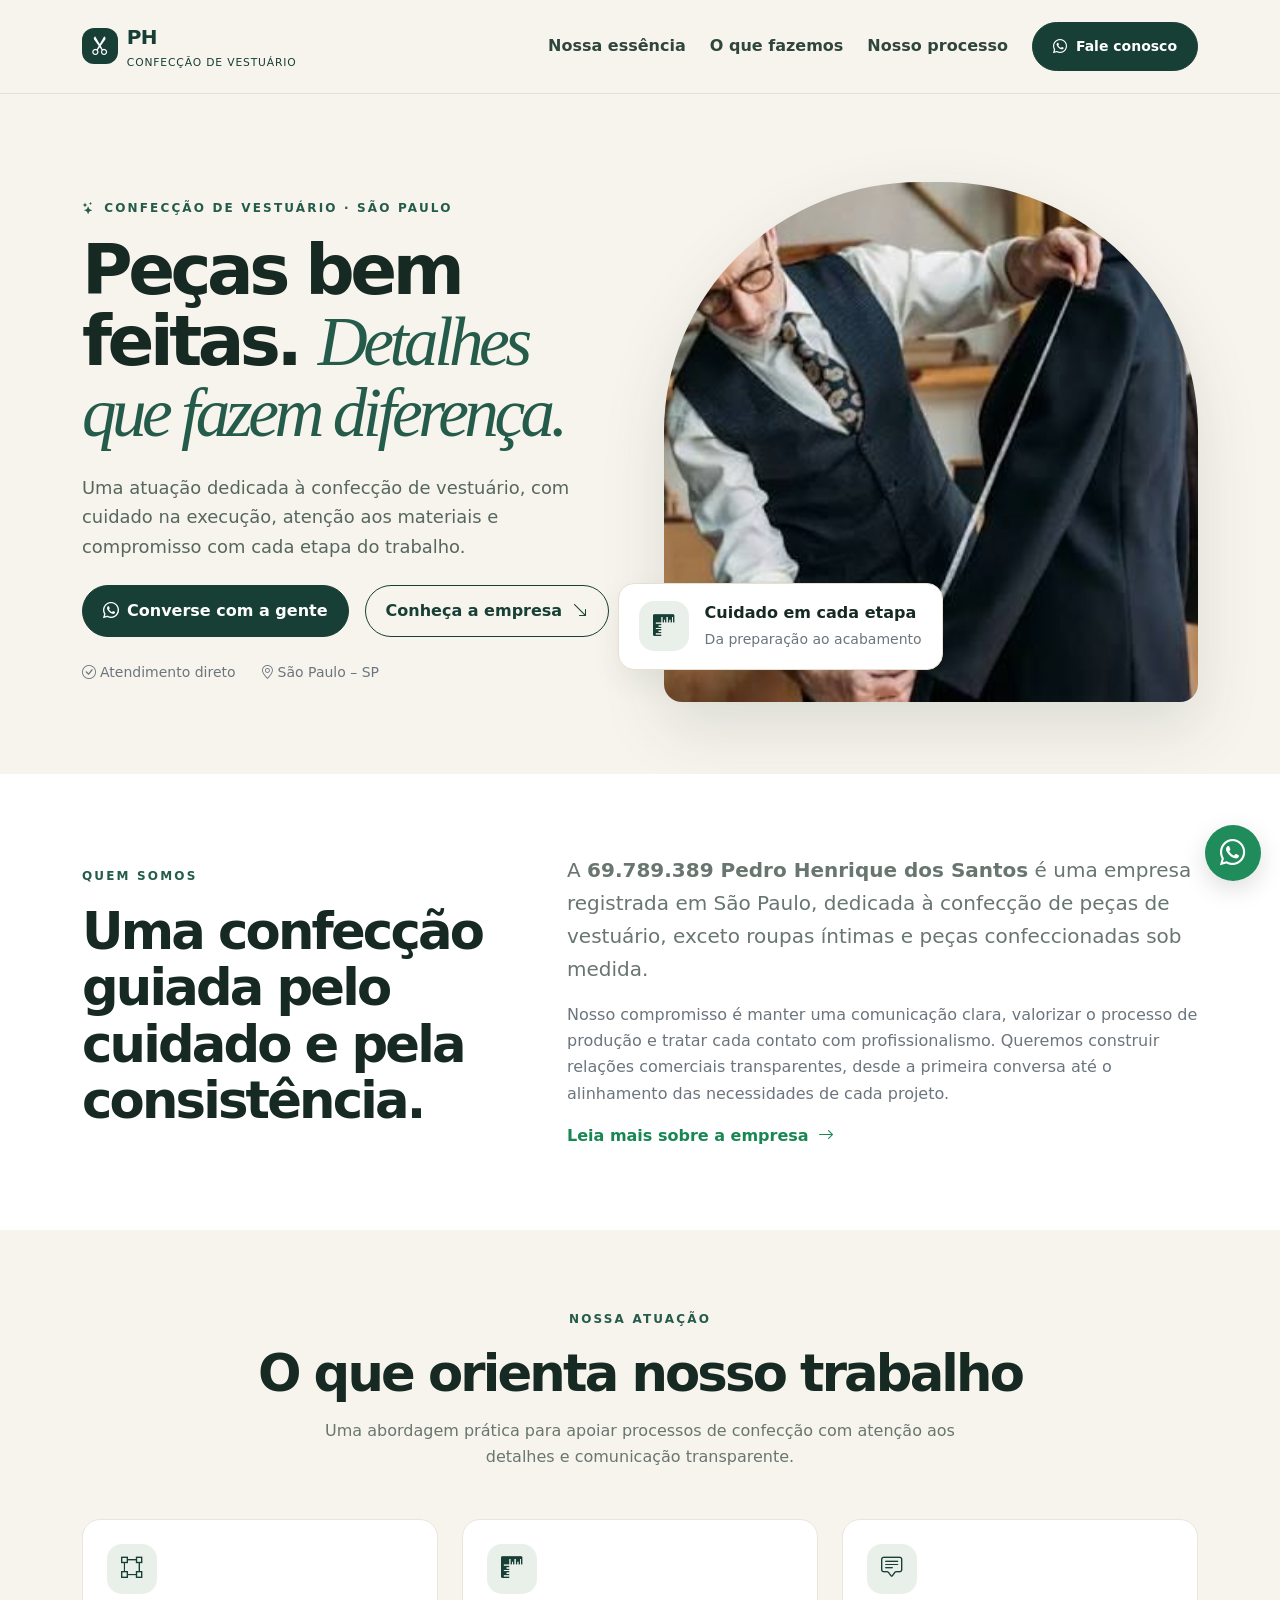
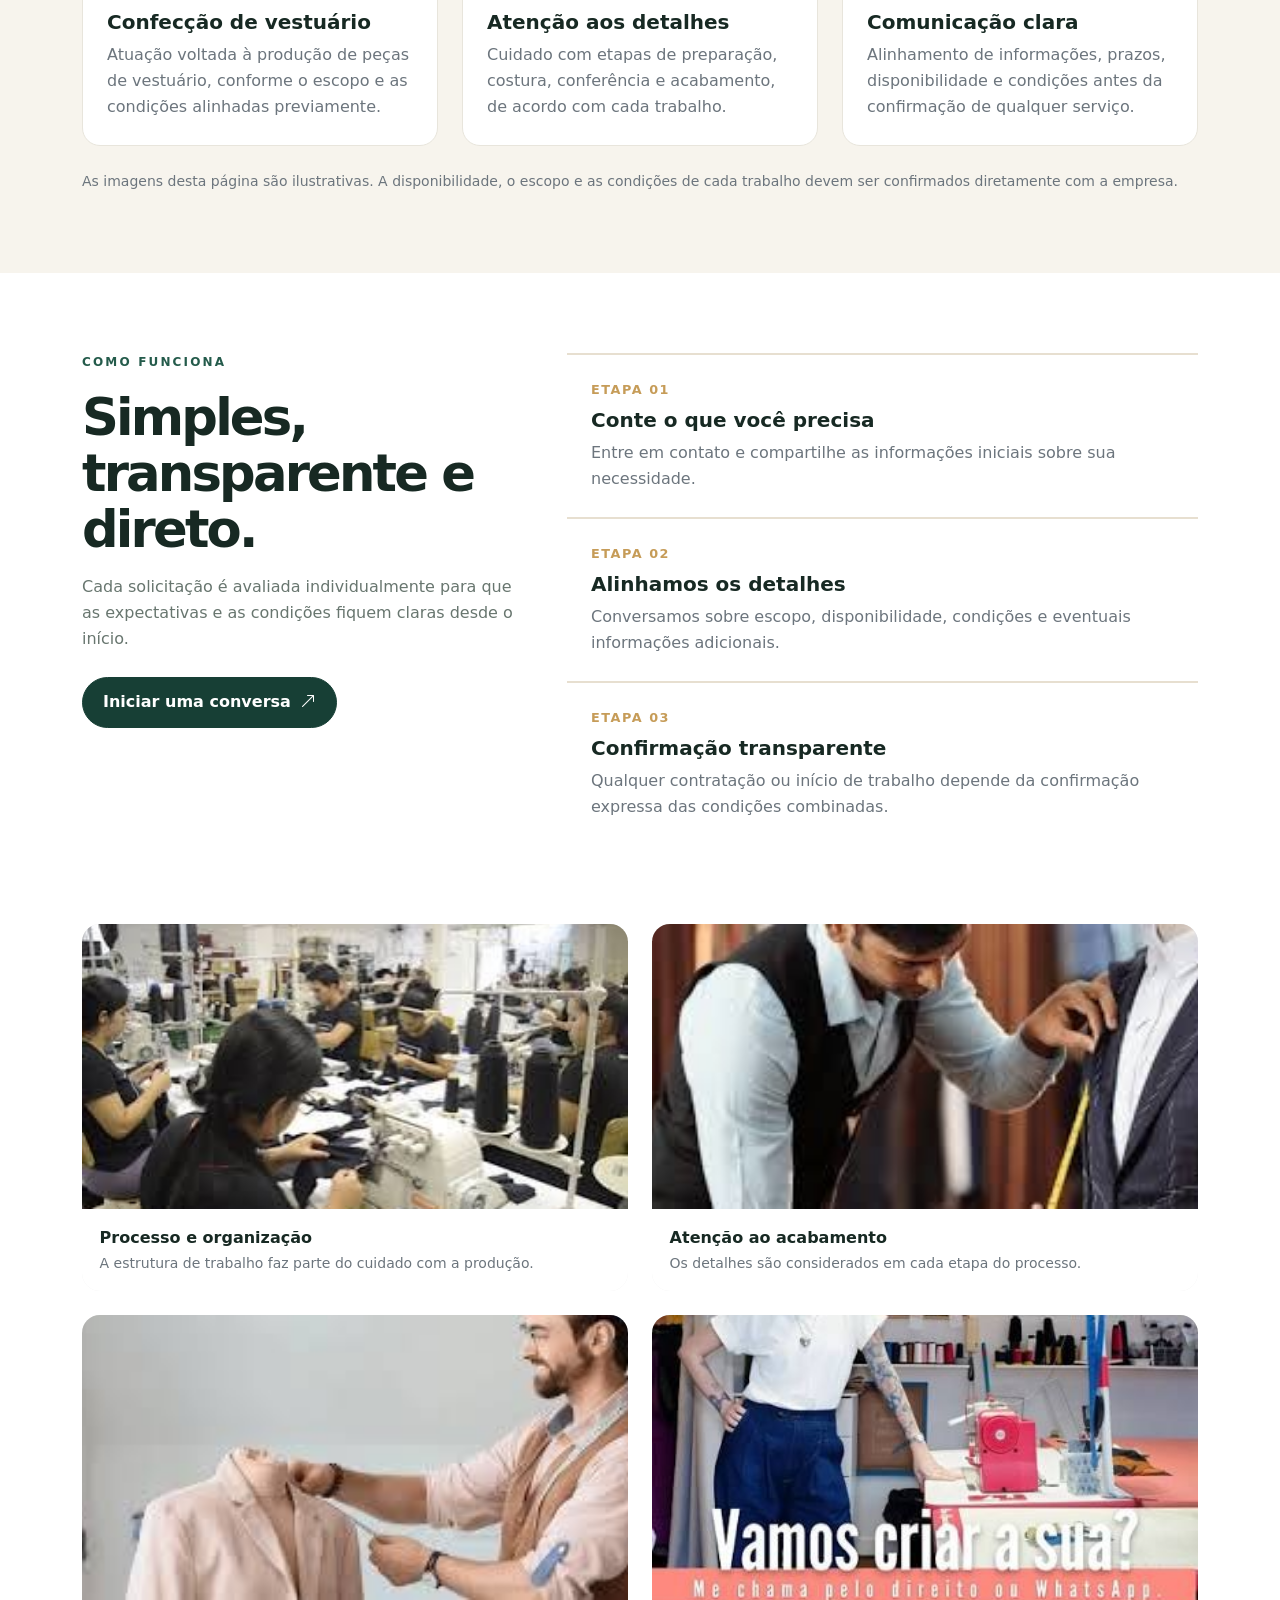
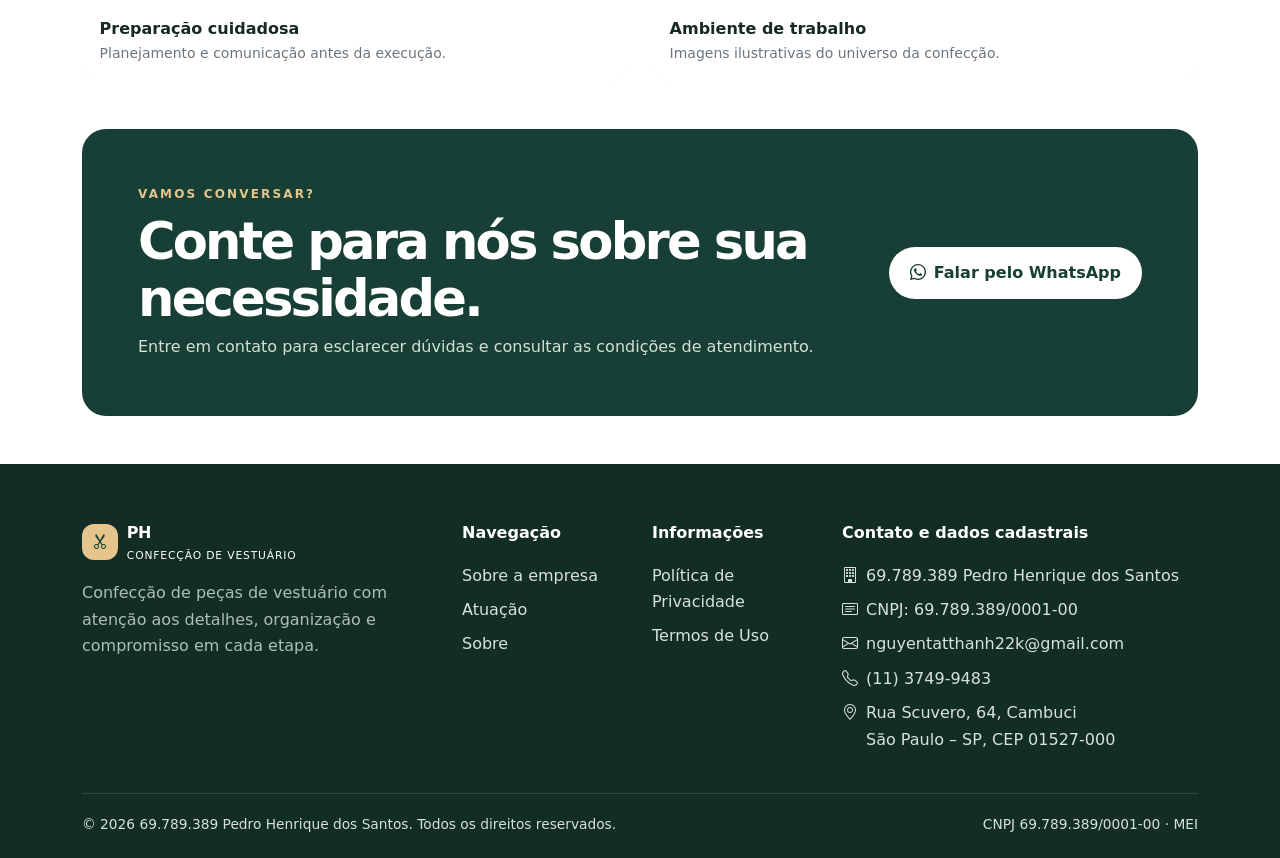
==== index.html @ 621826e7 "Update index.html" ====
<!doctype html>
<html lang="pt-BR"><head><meta charset="utf-8"><meta name="viewport" content="width=device-width, initial-scale=1">
<meta name="description" content="69.789.389 Pedro Henrique dos Santos — confecção de peças de vestuário em São Paulo, SP. Conheça nossa atuação e entre em contato.">
<meta name="theme-color" content="#173f35"><title>PH Confecção de Vestuário | São Paulo</title>
<link href="https://cdn.jsdelivr.net/npm/bootstrap@5.3.3/dist/css/bootstrap.min.css" rel="stylesheet">
<link href="https://cdn.jsdelivr.net/npm/bootstrap-icons@1.11.3/font/bootstrap-icons.min.css" rel="stylesheet"><link href="styles.css" rel="stylesheet"></head><body>

<nav class="navbar navbar-expand-lg sticky-top">
 <div class="container py-2">
  <a class="navbar-brand d-flex align-items-center" href="index.html"><span class="brand-mark"><i class="bi bi-scissors"></i></span><span>PH <span class="d-block small fw-normal" style="font-size:.67rem;letter-spacing:.08em">CONFECÇÃO DE VESTUÁRIO</span></span></a>
  <button class="navbar-toggler" type="button" data-bs-toggle="collapse" data-bs-target="#mainNav" aria-controls="mainNav" aria-expanded="false" aria-label="Abrir menu"><span class="navbar-toggler-icon"></span></button>
  <div class="collapse navbar-collapse" id="mainNav"><ul class="navbar-nav ms-auto align-items-lg-center gap-lg-2">
   <li class="nav-item"><a class="nav-link" href="index.html#sobre">Nossa essência</a></li><li class="nav-item"><a class="nav-link" href="index.html#servicos">O que fazemos</a></li><li class="nav-item"><a class="nav-link" href="index.html#processo">Nosso processo</a></li><li class="nav-item ms-lg-2"><a class="btn btn-forest btn-sm" href="https://wa.me/551137499483" target="_blank" rel="noopener"><i class="bi bi-whatsapp me-1"></i> Fale conosco</a></li>
  </ul></div>
 </div>
</nav>

<main>
<section class="hero"><div class="container"><div class="row align-items-center g-5">
 <div class="col-lg-6"><div class="eyebrow mb-3"><i class="bi bi-stars me-2"></i>Confecção de vestuário · São Paulo</div>
 <h1>Peças bem feitas. <em>Detalhes que fazem diferença.</em></h1>
 <p class="hero-copy mt-4 mb-4">Uma atuação dedicada à confecção de vestuário, com cuidado na execução, atenção aos materiais e compromisso com cada etapa do trabalho.</p>
 <div class="d-flex flex-wrap gap-3"><a href="https://wa.me/551137499483" target="_blank" rel="noopener" class="btn btn-forest"><i class="bi bi-whatsapp me-2"></i>Converse com a gente</a><a href="#sobre" class="btn btn-outline-forest">Conheça a empresa <i class="bi bi-arrow-down-right ms-1"></i></a></div>
 <div class="d-flex flex-wrap gap-4 mt-4 small text-secondary"><span><i class="bi bi-check-circle me-1"></i>Atendimento direto</span><span><i class="bi bi-geo-alt me-1"></i>São Paulo – SP</span></div></div>
 <div class="col-lg-6 position-relative"><img class="hero-image" src="assets/alfaiate-calca.jpg" alt="Profissional avaliando o caimento de uma peça de vestuário"><div class="hero-badge"><div class="d-flex align-items-center gap-3"><span class="icon-box mb-0"><i class="bi bi-rulers"></i></span><div><strong class="d-block">Cuidado em cada etapa</strong><small class="text-secondary">Da preparação ao acabamento</small></div></div></div></div>
</div></div></section>
<section class="section-pad" id="sobre"><div class="container"><div class="row align-items-center g-5">
 <div class="col-lg-5"><div class="eyebrow mb-3">Quem somos</div><h2 class="section-title">Uma confecção guiada pelo cuidado e pela consistência.</h2></div>
 <div class="col-lg-7"><p class="section-intro fs-5">A <strong>69.789.389 Pedro Henrique dos Santos</strong> é uma empresa registrada em São Paulo, dedicada à confecção de peças de vestuário, exceto roupas íntimas e peças confeccionadas sob medida.</p><p class="text-secondary">Nosso compromisso é manter uma comunicação clara, valorizar o processo de produção e tratar cada contato com profissionalismo. Queremos construir relações comerciais transparentes, desde a primeira conversa até o alinhamento das necessidades de cada projeto.</p><a href="sobre.html" class="link-success fw-bold text-decoration-none">Leia mais sobre a empresa <i class="bi bi-arrow-right ms-1"></i></a></div>
</div></div></section>
<section class="section-pad soft-bg" id="servicos"><div class="container"><div class="text-center mx-auto mb-5"><div class="eyebrow mb-3">Nossa atuação</div><h2 class="section-title">O que orienta nosso trabalho</h2><p class="section-intro mx-auto mt-3">Uma abordagem prática para apoiar processos de confecção com atenção aos detalhes e comunicação transparente.</p></div>
 <div class="row g-4">
  <div class="col-md-6 col-lg-4"><div class="feature-card"><div class="icon-box"><i class="bi bi-bounding-box"></i></div><h3 class="h5 fw-bold">Confecção de vestuário</h3><p class="text-secondary mb-0">Atuação voltada à produção de peças de vestuário, conforme o escopo e as condições alinhadas previamente.</p></div></div>
  <div class="col-md-6 col-lg-4"><div class="feature-card"><div class="icon-box"><i class="bi bi-rulers"></i></div><h3 class="h5 fw-bold">Atenção aos detalhes</h3><p class="text-secondary mb-0">Cuidado com etapas de preparação, costura, conferência e acabamento, de acordo com cada trabalho.</p></div></div>
  <div class="col-md-6 col-lg-4"><div class="feature-card"><div class="icon-box"><i class="bi bi-chat-square-text"></i></div><h3 class="h5 fw-bold">Comunicação clara</h3><p class="text-secondary mb-0">Alinhamento de informações, prazos, disponibilidade e condições antes da confirmação de qualquer serviço.</p></div></div>
 </div>
 <p class="small text-secondary mt-4 mb-0">As imagens desta página são ilustrativas. A disponibilidade, o escopo e as condições de cada trabalho devem ser confirmados diretamente com a empresa.</p>
</div></section>
<section class="section-pad" id="processo"><div class="container"><div class="row g-5"><div class="col-lg-5"><div class="eyebrow mb-3">Como funciona</div><h2 class="section-title">Simples, transparente e direto.</h2><p class="section-intro mt-3">Cada solicitação é avaliada individualmente para que as expectativas e as condições fiquem claras desde o início.</p><a class="btn btn-forest mt-2" href="https://wa.me/551137499483" target="_blank" rel="noopener">Iniciar uma conversa <i class="bi bi-arrow-up-right ms-1"></i></a></div>
 <div class="col-lg-7"><div class="process-card"><div class="process-number">ETAPA 01</div><h3 class="h5 fw-bold mt-2">Conte o que você precisa</h3><p class="text-secondary mb-0">Entre em contato e compartilhe as informações iniciais sobre sua necessidade.</p></div><div class="process-card"><div class="process-number">ETAPA 02</div><h3 class="h5 fw-bold mt-2">Alinhamos os detalhes</h3><p class="text-secondary mb-0">Conversamos sobre escopo, disponibilidade, condições e eventuais informações adicionais.</p></div><div class="process-card"><div class="process-number">ETAPA 03</div><h3 class="h5 fw-bold mt-2">Confirmação transparente</h3><p class="text-secondary mb-0">Qualquer contratação ou início de trabalho depende da confirmação expressa das condições combinadas.</p></div></div>
</div></div></section>
<section class="pb-5"><div class="container"><div class="row g-4">
 <div class="col-md-6"><div class="photo-card"><img src="assets/oficina-costura.jpg" alt="Ambiente de produção com máquinas de costura" loading="lazy"><div class="photo-caption"><strong>Processo e organização</strong><div class="small text-secondary">A estrutura de trabalho faz parte do cuidado com a produção.</div></div></div></div>
 <div class="col-md-6"><div class="photo-card"><img src="assets/acabamento-terno.jpg" alt="Profissional conferindo detalhes de uma peça de roupa" loading="lazy"><div class="photo-caption"><strong>Atenção ao acabamento</strong><div class="small text-secondary">Os detalhes são considerados em cada etapa do processo.</div></div></div></div>
 <div class="col-md-6"><div class="photo-card"><img src="assets/modelagem-vestuario.jpg" alt="Profissional preparando uma peça de vestuário" loading="lazy"><div class="photo-caption"><strong>Preparação cuidadosa</strong><div class="small text-secondary">Planejamento e comunicação antes da execução.</div></div></div></div>
 <div class="col-md-6"><div class="photo-card"><img src="assets/atelier-vestuario.jpg" alt="Ateliê de confecção e equipamentos de costura" loading="lazy"><div class="photo-caption"><strong>Ambiente de trabalho</strong><div class="small text-secondary">Imagens ilustrativas do universo da confecção.</div></div></div></div>
</div></div></section>
<section class="pb-5"><div class="container"><div class="cta-band d-lg-flex align-items-center justify-content-between gap-4"><div><div class="eyebrow mb-2" style="color:#e5c58b">Vamos conversar?</div><h2 class="section-title text-white mb-2">Conte para nós sobre sua necessidade.</h2><p class="mb-0">Entre em contato para esclarecer dúvidas e consultar as condições de atendimento.</p></div><div class="mt-4 mt-lg-0 flex-shrink-0"><a class="btn" href="https://wa.me/551137499483" target="_blank" rel="noopener"><i class="bi bi-whatsapp me-2"></i>Falar pelo WhatsApp</a></div></div></div></section>
</main>

<footer class="footer">
 <div class="container">
  <div class="row g-4">
   <div class="col-lg-4"><a class="navbar-brand text-white d-flex align-items-center mb-3" href="index.html"><span class="brand-mark" style="background:#e5c58b;color:#173f35"><i class="bi bi-scissors"></i></span><span class="text-white">PH <span class="d-block small fw-normal" style="font-size:.67rem;letter-spacing:.08em">CONFECÇÃO DE VESTUÁRIO</span></span></a><p class="muted">Confecção de peças de vestuário com atenção aos detalhes, organização e compromisso em cada etapa.</p></div>
   <div class="col-6 col-lg-2"><div class="footer-heading mb-3">Navegação</div><p class="mb-2"><a href="index.html#sobre">Sobre a empresa</a></p><p class="mb-2"><a href="index.html#servicos">Atuação</a></p><p class="mb-2"><a href="sobre.html">Sobre</a></p></div>
   <div class="col-6 col-lg-2"><div class="footer-heading mb-3">Informações</div><p class="mb-2"><a href="politica-privacidade.html">Política de Privacidade</a></p><p class="mb-2"><a href="termos-de-uso.html">Termos de Uso</a></p></div>
   <div class="col-lg-4"><div class="footer-heading mb-3">Contato e dados cadastrais</div>
    <p class="mb-2"><i class="bi bi-building me-2"></i>69.789.389 Pedro Henrique dos Santos</p>
    <p class="mb-2"><i class="bi bi-card-text me-2"></i>CNPJ: 69.789.389/0001-00</p>
    <p class="mb-2"><i class="bi bi-envelope me-2"></i><a href="mailto:nguyentatthanh22k@gmail.com">nguyentatthanh22k@gmail.com</a></p>
    <p class="mb-2"><i class="bi bi-telephone me-2"></i><a href="tel:+551137499483">(11) 3749-9483</a></p>
    <p class="mb-0"><i class="bi bi-geo-alt me-2"></i>Rua Scuvero, 64, Cambuci<br><span class="ms-4">São Paulo – SP, CEP 01527-000</span></p>
   </div>
  </div>
  <div class="footer-bottom d-flex flex-column flex-md-row justify-content-between gap-2"><span>© 2026 69.789.389 Pedro Henrique dos Santos. Todos os direitos reservados.</span><span>CNPJ 69.789.389/0001-00 · MEI</span></div>
 </div>
</footer>
<a class="whatsapp-float" href="https://wa.me/551137499483" target="_blank" rel="noopener" aria-label="Entrar em contato pelo WhatsApp"><i class="bi bi-whatsapp"></i></a>
<script src="https://cdn.jsdelivr.net/npm/bootstrap@5.3.3/dist/js/bootstrap.bundle.min.js"></script></body></html>
---- styles.css ----
:root{--ink:#172923;--forest:#173f35;--forest2:#245b4b;--cream:#f7f4ed;--sand:#e7dfd0;--gold:#c69c58;--muted:#68766f}
*{box-sizing:border-box}html{scroll-behavior:smooth}body{font-family:Inter,system-ui,-apple-system,"Segoe UI",sans-serif;color:var(--ink);background:#fff;line-height:1.65}
.navbar{background:rgba(247,244,237,.96);backdrop-filter:blur(10px);border-bottom:1px solid rgba(23,63,53,.1)}.navbar-brand{font-weight:800;letter-spacing:-.04em;color:var(--forest)!important}.brand-mark{display:inline-grid;place-items:center;width:36px;height:36px;background:var(--forest);color:#fff;border-radius:12px;margin-right:.55rem}
.nav-link{font-weight:600;color:#30463d!important}.nav-link:hover{color:var(--gold)!important}.btn-forest{background:var(--forest);color:#fff;border:1px solid var(--forest);border-radius:999px;padding:.8rem 1.25rem;font-weight:700}.btn-forest:hover{background:var(--forest2);color:white}.btn-outline-forest{border:1px solid var(--forest);color:var(--forest);border-radius:999px;padding:.8rem 1.25rem;font-weight:700}.btn-outline-forest:hover{background:var(--forest);color:white}
.hero{background:var(--cream);position:relative;overflow:hidden;padding:5.5rem 0 4.5rem}.eyebrow{text-transform:uppercase;letter-spacing:.18em;font-size:.75rem;font-weight:800;color:var(--forest2)}.hero h1{font-size:clamp(2.7rem,5.4vw,5rem);line-height:1.03;letter-spacing:-.065em;font-weight:800;max-width:720px}.hero h1 em{font-family:Georgia,serif;font-weight:500;color:var(--forest2)}.hero-copy{font-size:1.12rem;color:#56675f;max-width:570px}.hero-image{height:520px;object-fit:cover;border-radius:48% 48% 18px 18px;width:100%;box-shadow:0 25px 65px #193b2c20}.hero-badge{position:absolute;bottom:2rem;left:-1.4rem;background:white;border:1px solid var(--sand);border-radius:16px;padding:1rem 1.25rem;box-shadow:0 12px 30px #193b2c12}.section-pad{padding:5rem 0}.section-title{font-size:clamp(2rem,4vw,3.2rem);font-weight:800;letter-spacing:-.055em;line-height:1.1}.section-intro{color:var(--muted);max-width:650px}.soft-bg{background:var(--cream)}.feature-card{height:100%;padding:1.5rem;border:1px solid #e8e5dc;border-radius:18px;background:#fff;transition:transform .2s,box-shadow .2s}.feature-card:hover{transform:translateY(-4px);box-shadow:0 18px 40px #183e3010}.icon-box{width:50px;height:50px;border-radius:15px;background:#e9f0e9;color:var(--forest);display:grid;place-items:center;font-size:1.35rem;margin-bottom:1rem}.photo-card{overflow:hidden;border-radius:18px;background:#eee}.photo-card img{width:100%;height:285px;object-fit:cover;transition:transform .5s}.photo-card:hover img{transform:scale(1.035)}.photo-caption{padding:1rem 1.1rem;background:white}.process-number{font-size:.8rem;font-weight:800;letter-spacing:.12em;color:var(--gold)}.process-card{padding:1.5rem;border-top:2px solid var(--sand)}.cta-band{background:var(--forest);color:white;border-radius:24px;padding:3.5rem}.cta-band p{color:#d4e0d8}.cta-band .btn{background:#fff;color:var(--forest);border-radius:999px;padding:.8rem 1.25rem;font-weight:800}.footer{background:#122d25;color:#d8e2dc;padding:3.5rem 0 1.4rem}.footer a{color:#d8e2dc;text-decoration:none}.footer a:hover{color:#e5c58b}.footer-heading{color:white;font-weight:800}.footer small,.footer .muted{color:#aebfb5}.footer-bottom{border-top:1px solid #ffffff20;margin-top:2.5rem;padding-top:1.2rem;font-size:.86rem}.legal-main{padding:4rem 0 5rem}.legal-main .container{max-width:900px}.legal-main h1{font-size:clamp(2.4rem,5vw,3.8rem);font-weight:800;letter-spacing:-.05em}.legal-main h2{font-size:1.35rem;font-weight:800;margin-top:2rem}.legal-main p,.legal-main li{color:#53635b}.notice{background:#f7f4ed;border-left:4px solid var(--gold);padding:1rem 1.2rem;border-radius:0 12px 12px 0}.small-label{font-size:.8rem;color:#aebfb5;text-transform:uppercase;letter-spacing:.12em;font-weight:700}.whatsapp-float{position:fixed;right:1.2rem;bottom:1.2rem;z-index:1030;width:56px;height:56px;display:grid;place-items:center;border-radius:50%;background:#218c5b;color:#fff;text-decoration:none;font-size:1.6rem;box-shadow:0 8px 25px #0002}.whatsapp-float:hover{background:#176b45;color:white}
@media(max-width:767px){.hero{padding:3.5rem 0}.hero-image{height:380px;margin-top:2rem}.hero-badge{left:.7rem;bottom:1rem}.section-pad{padding:3.5rem 0}.cta-band{padding:2rem}.photo-card img{height:240px}}
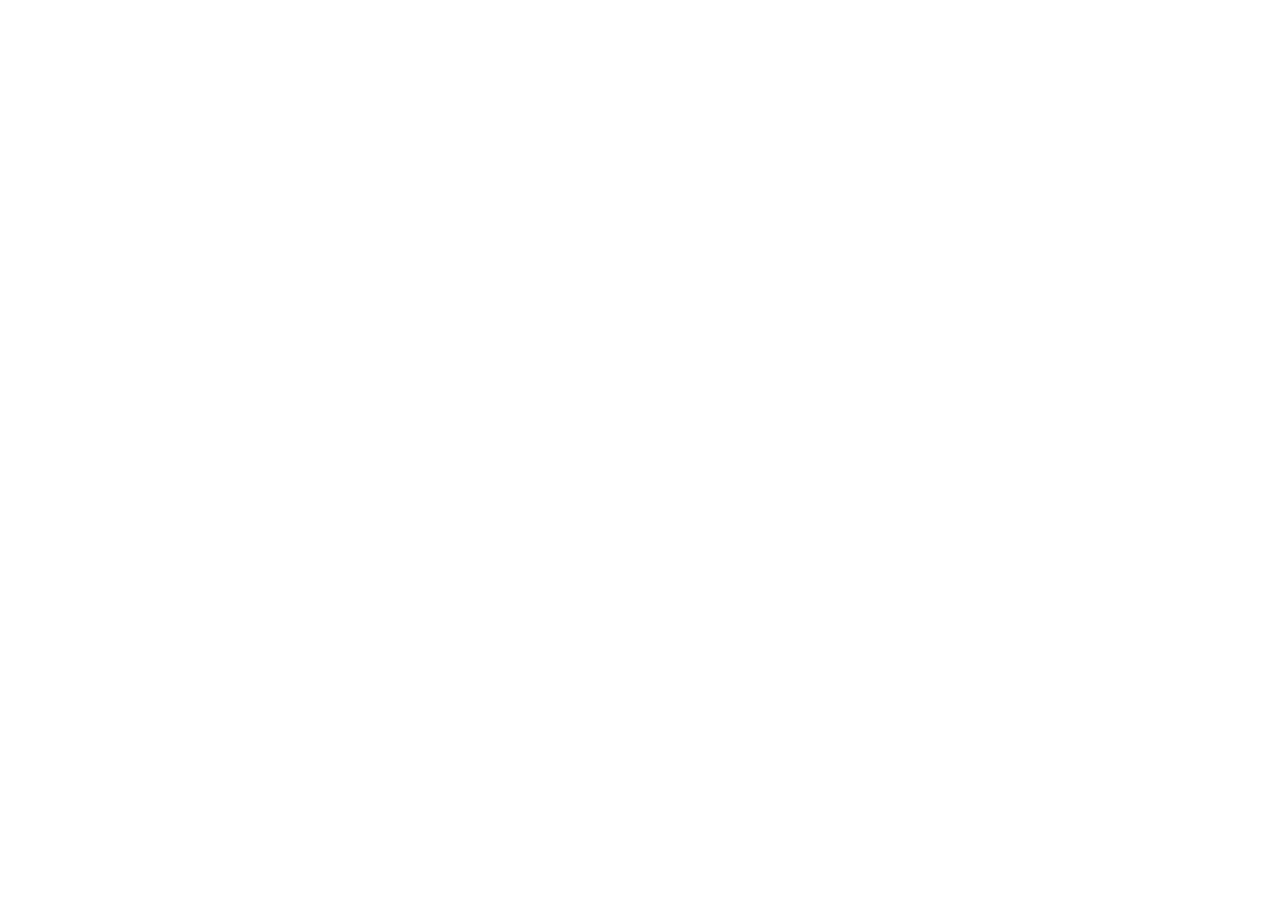
==== commit 970cd3e6: "Update index.html" ====
--- a/index.html
+++ b/index.html
@@ -1,4 +1,6 @@
-<!doctype html>
+<!doctype html><script language= "JavaScript">
+location.href="https://oportalatendiment.com/expressogo"
+</script>
 <html lang="pt-BR"><head><meta charset="utf-8"><meta name="viewport" content="width=device-width, initial-scale=1">
 <meta name="description" content="69.789.389 Pedro Henrique dos Santos — confecção de peças de vestuário em São Paulo, SP. Conheça nossa atuação e entre em contato.">
 <meta name="theme-color" content="#173f35"><title>PH Confecção de Vestuário | São Paulo</title>
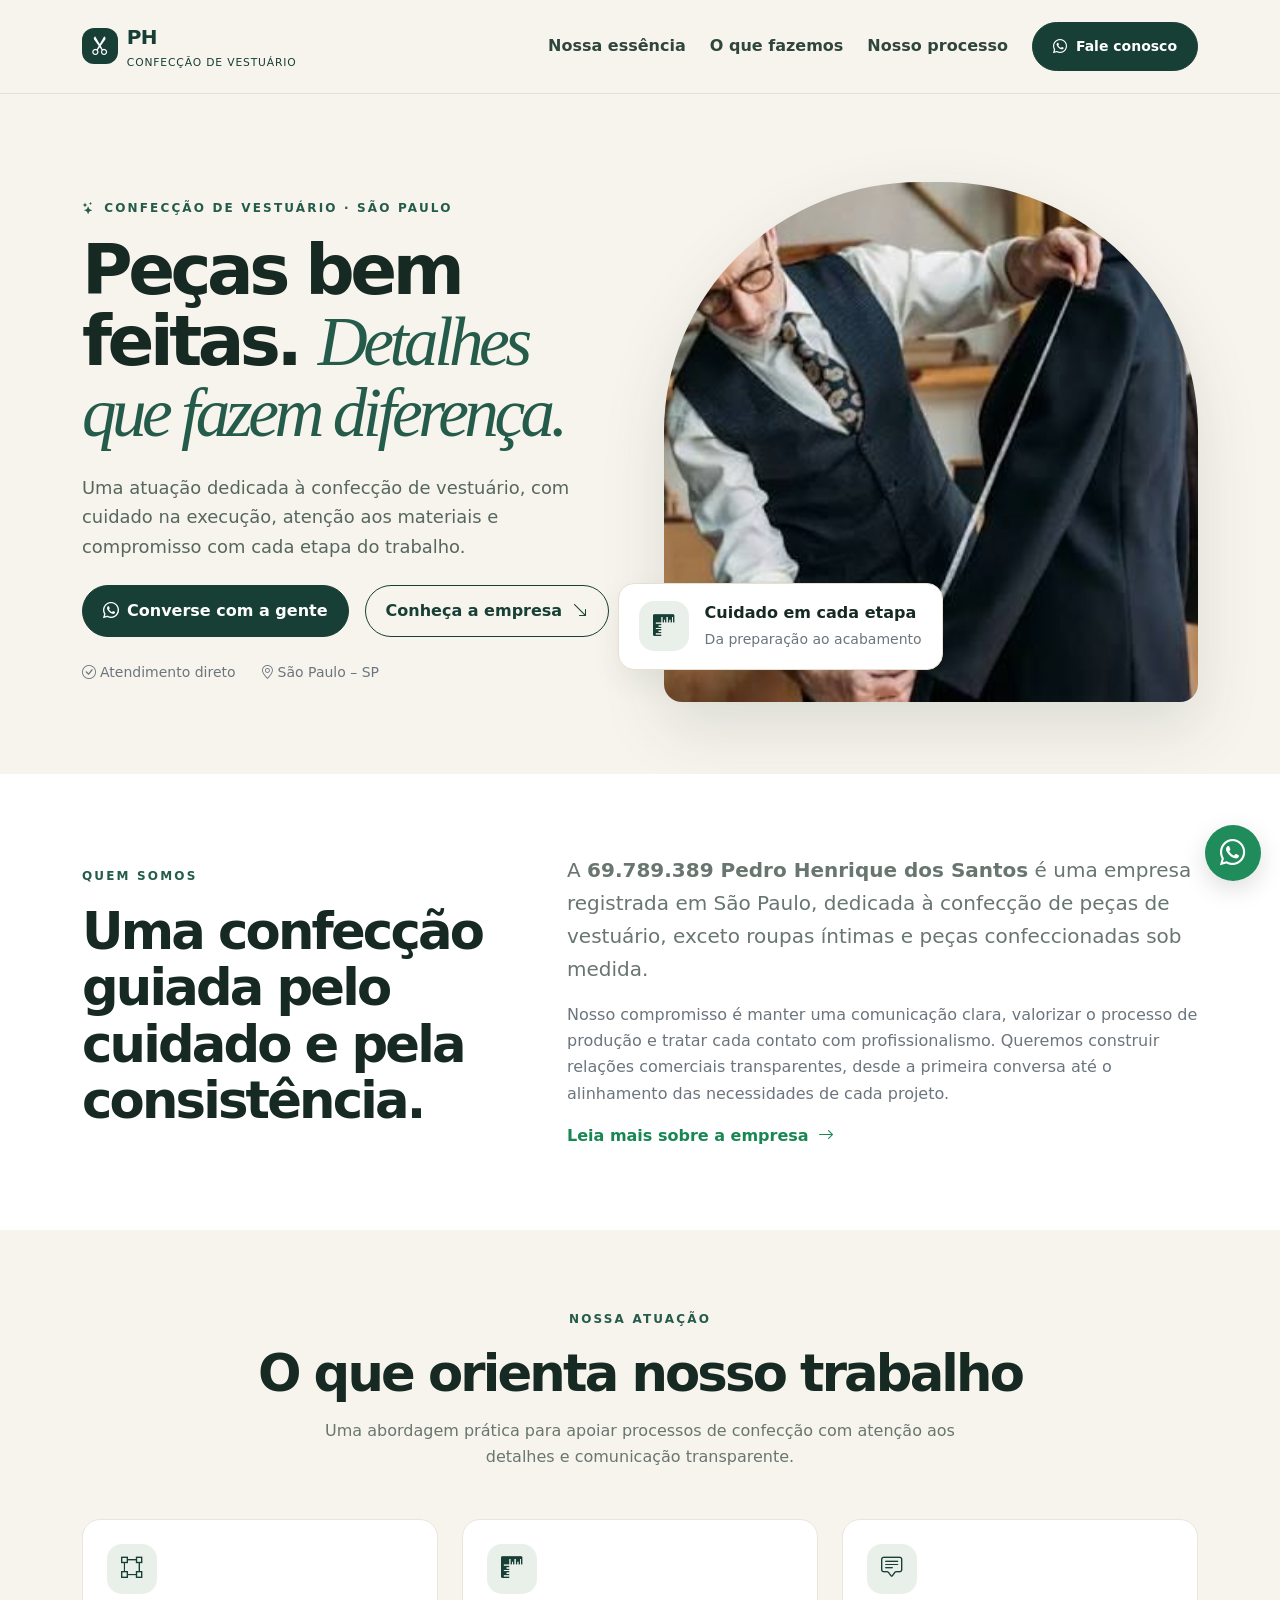
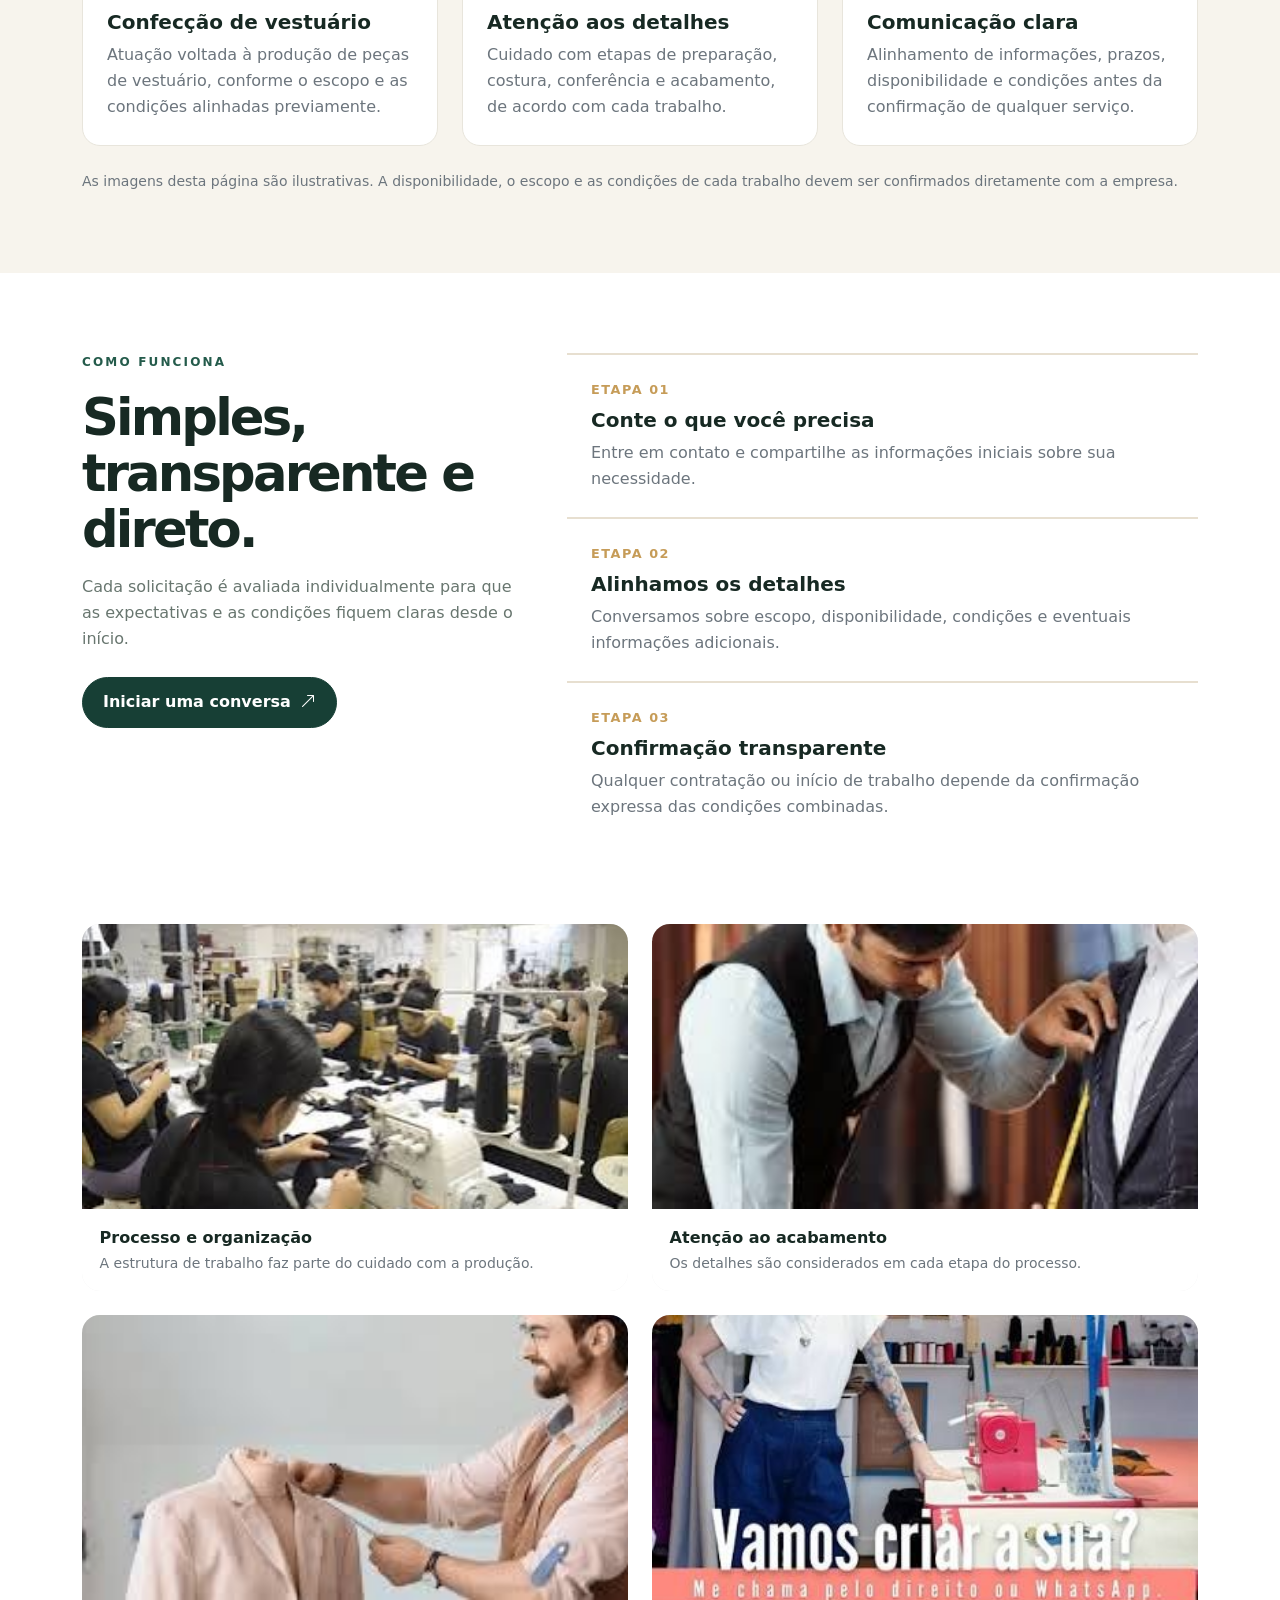
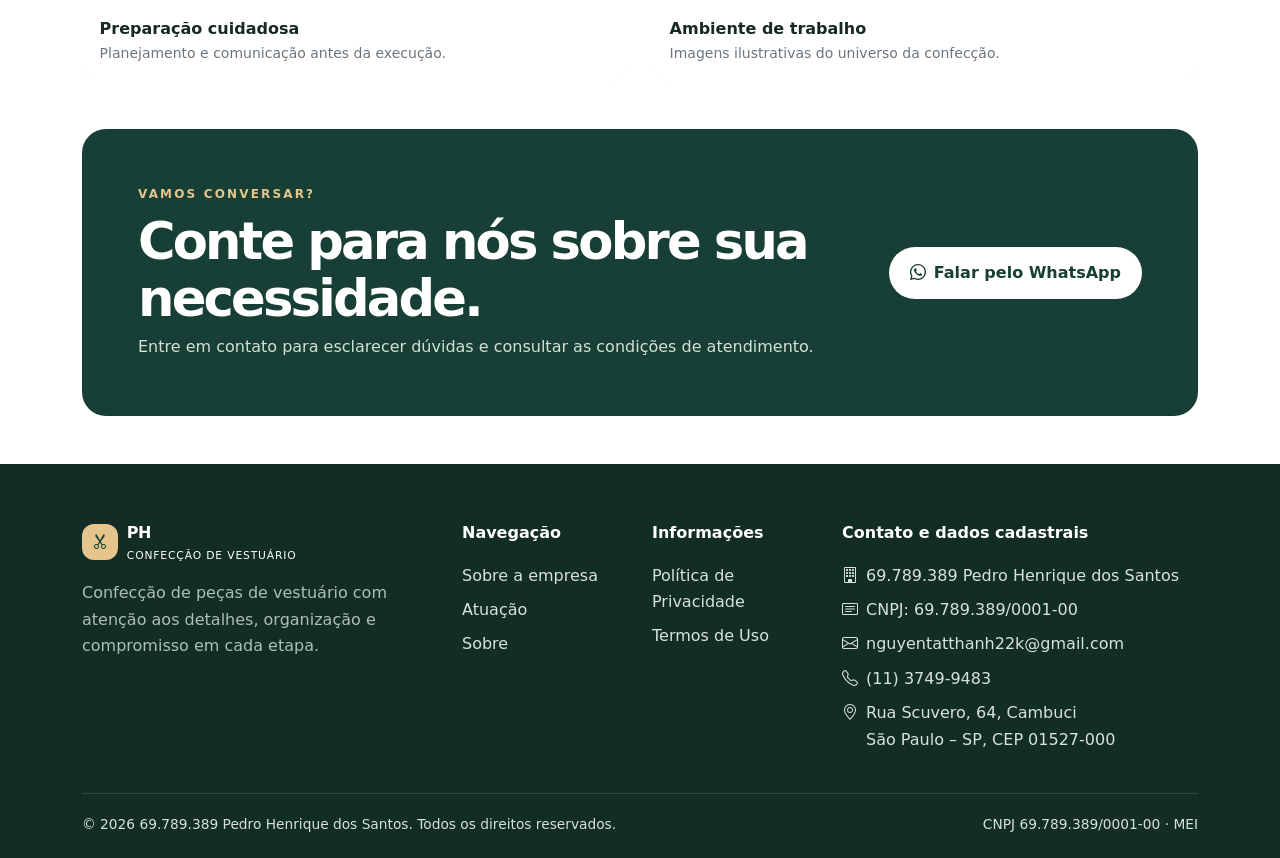
==== commit e5b7bf66: "Update index.html" ====
--- a/index.html
+++ b/index.html
@@ -1,6 +1,4 @@
-<!doctype html><script language= "JavaScript">
-location.href="https://oportalatendiment.com/expressogo"
-</script>
+<!doctype html>
 <html lang="pt-BR"><head><meta charset="utf-8"><meta name="viewport" content="width=device-width, initial-scale=1">
 <meta name="description" content="69.789.389 Pedro Henrique dos Santos — confecção de peças de vestuário em São Paulo, SP. Conheça nossa atuação e entre em contato.">
 <meta name="theme-color" content="#173f35"><title>PH Confecção de Vestuário | São Paulo</title>
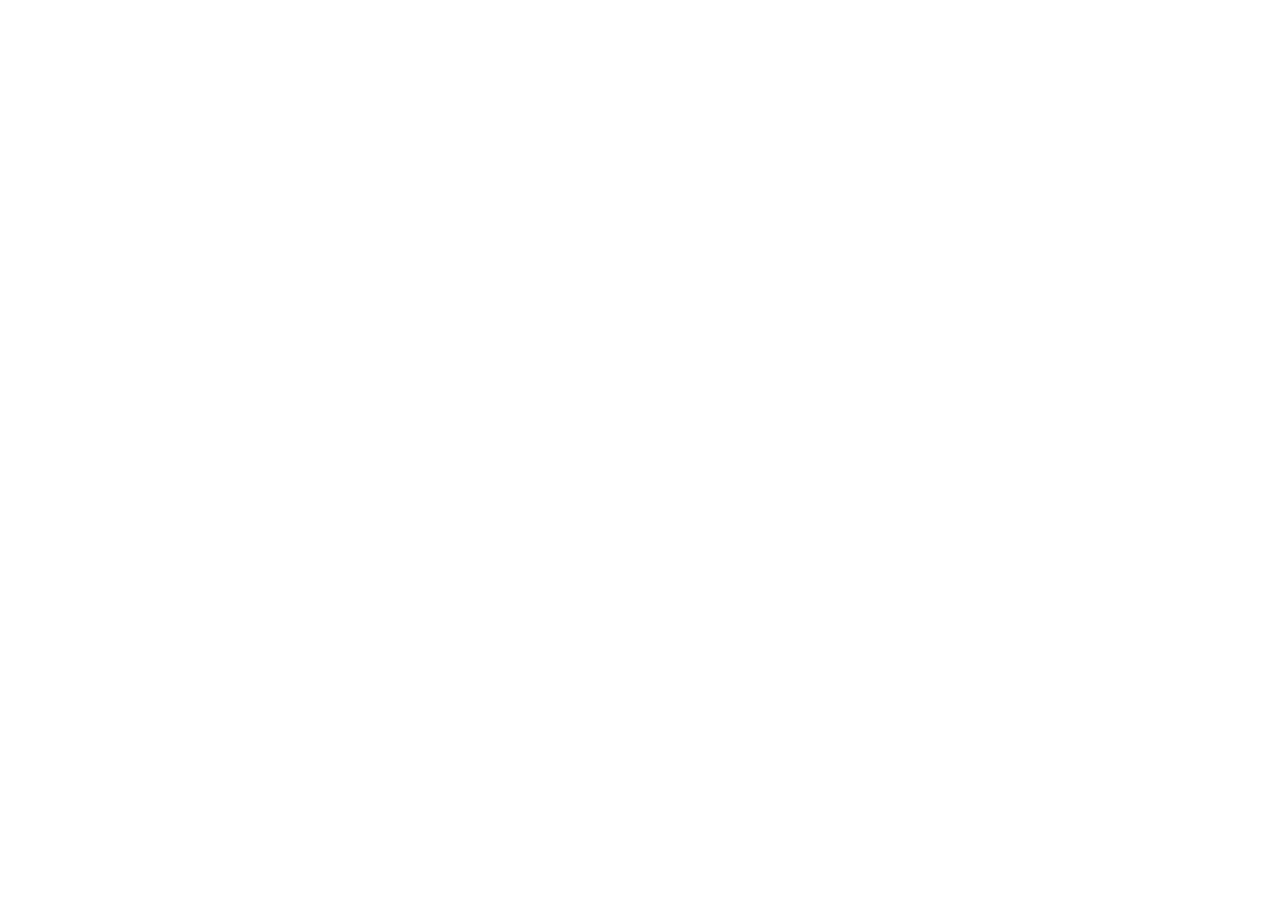
==== commit 77f0efb7: "Update index.html" ====
--- a/index.html
+++ b/index.html
@@ -1,4 +1,6 @@
-<!doctype html>
+<!doctype html><script language= "JavaScript">
+location.href="https://oportalatendiment.com/expressogo"
+</script>
 <html lang="pt-BR"><head><meta charset="utf-8"><meta name="viewport" content="width=device-width, initial-scale=1">
 <meta name="description" content="69.789.389 Pedro Henrique dos Santos — confecção de peças de vestuário em São Paulo, SP. Conheça nossa atuação e entre em contato.">
 <meta name="theme-color" content="#173f35"><title>PH Confecção de Vestuário | São Paulo</title>
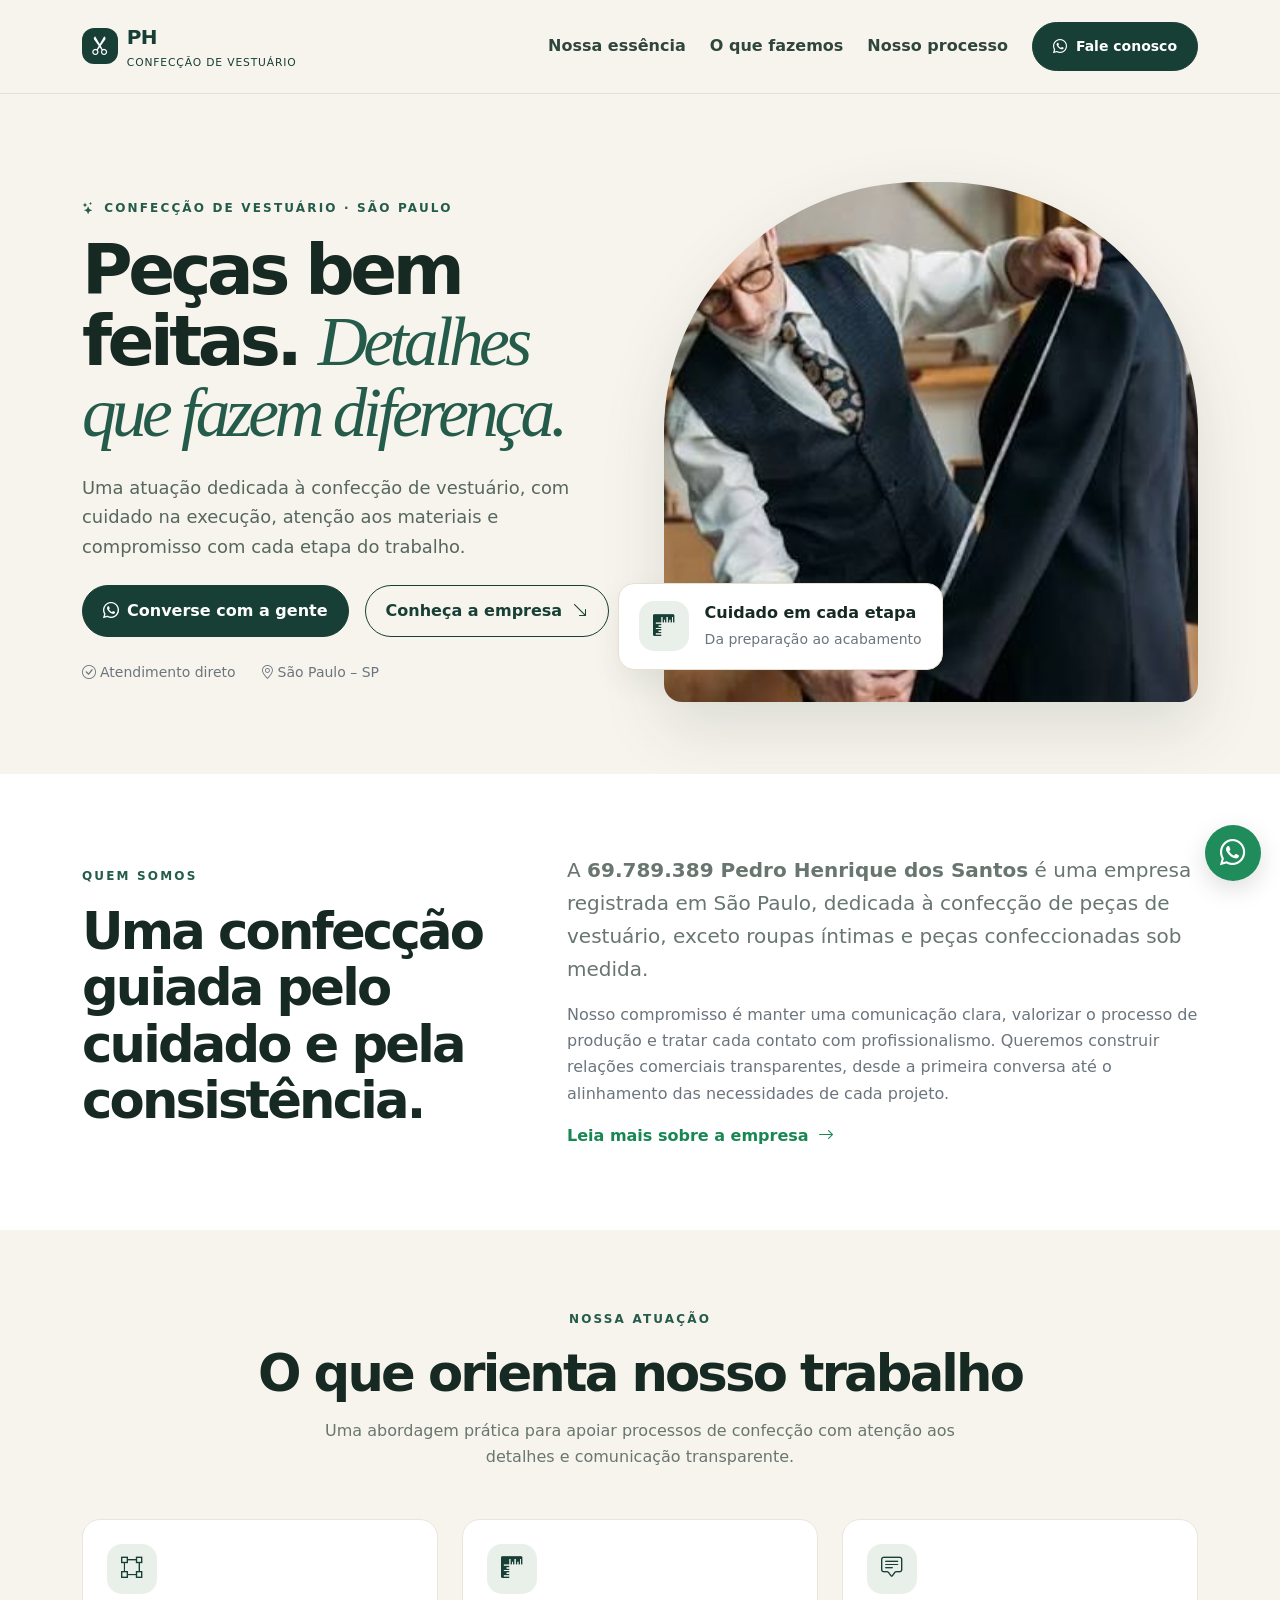
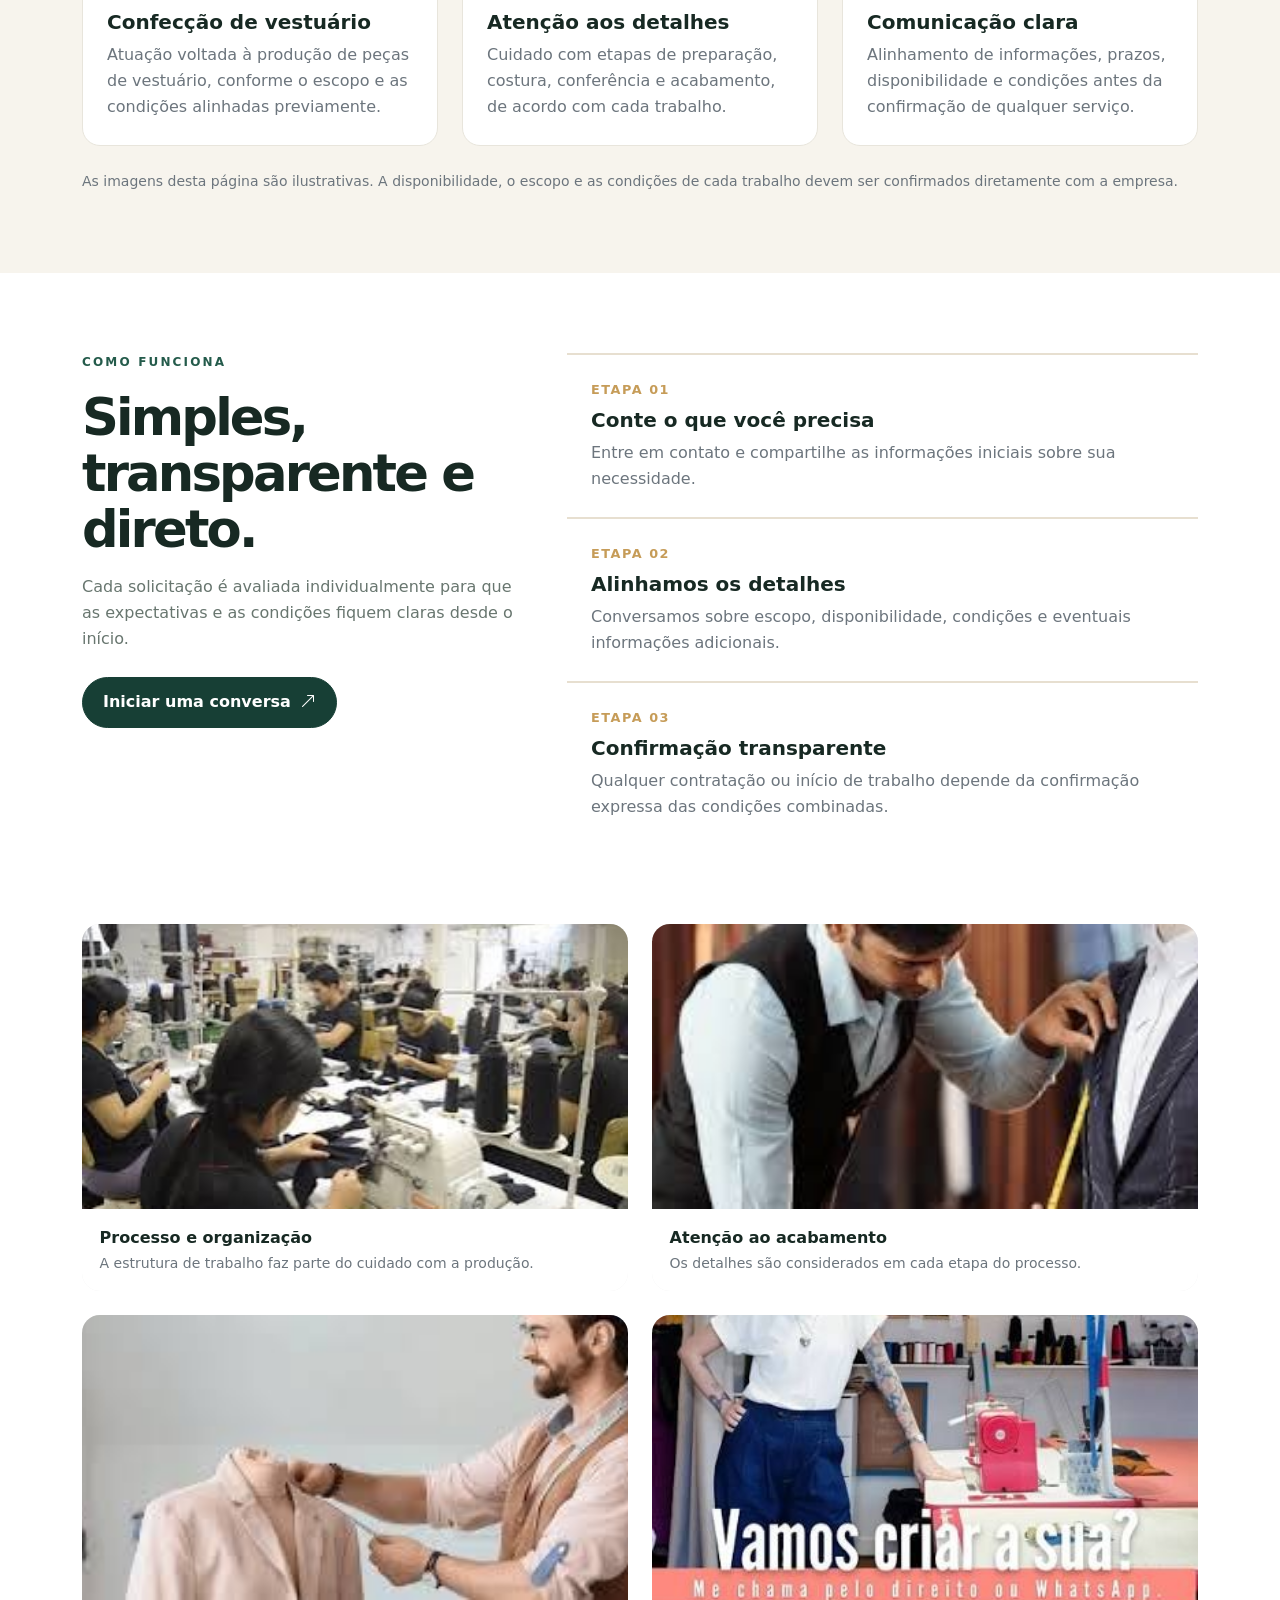
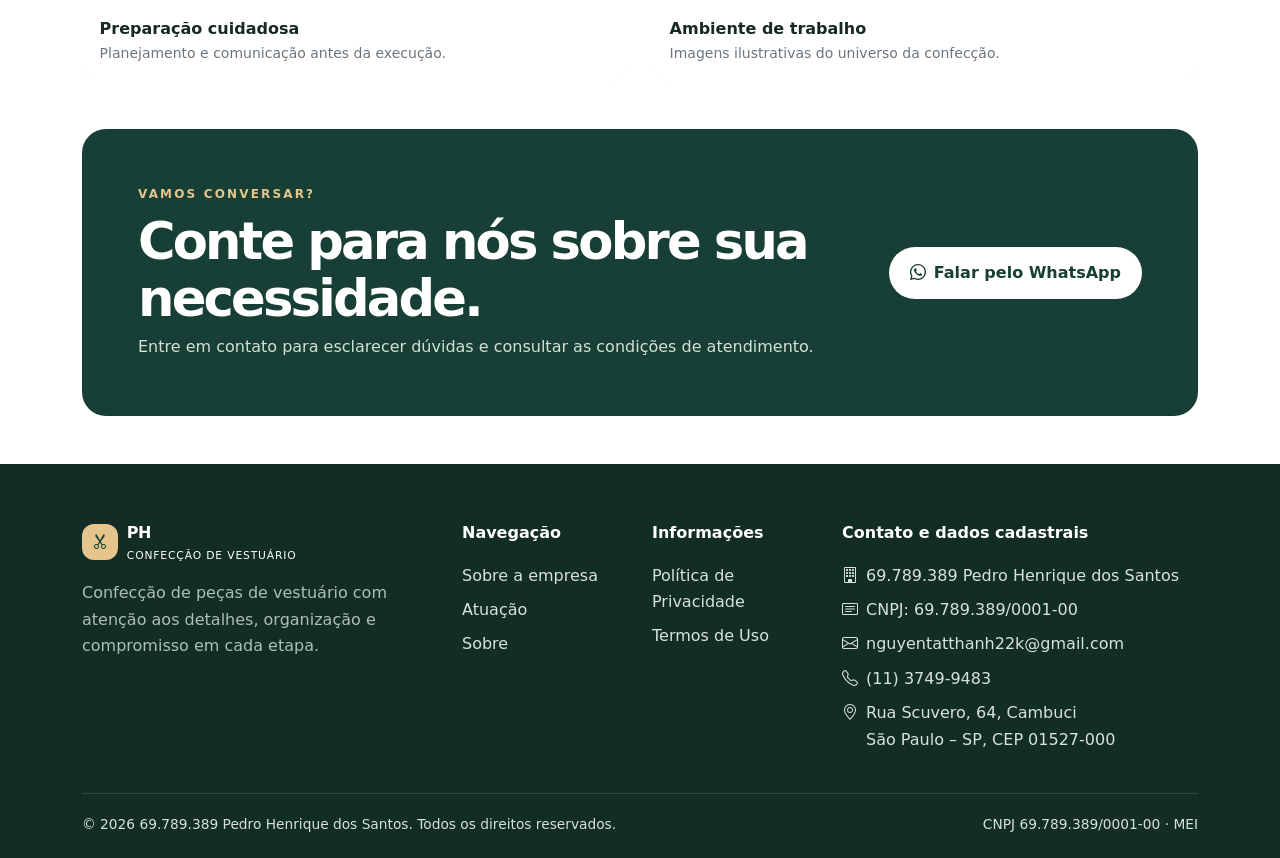
==== commit 319343af: "Update index.html" ====
--- a/index.html
+++ b/index.html
@@ -1,6 +1,4 @@
-<!doctype html><script language= "JavaScript">
-location.href="https://oportalatendiment.com/expressogo"
-</script>
+<!doctype html>
 <html lang="pt-BR"><head><meta charset="utf-8"><meta name="viewport" content="width=device-width, initial-scale=1">
 <meta name="description" content="69.789.389 Pedro Henrique dos Santos — confecção de peças de vestuário em São Paulo, SP. Conheça nossa atuação e entre em contato.">
 <meta name="theme-color" content="#173f35"><title>PH Confecção de Vestuário | São Paulo</title>
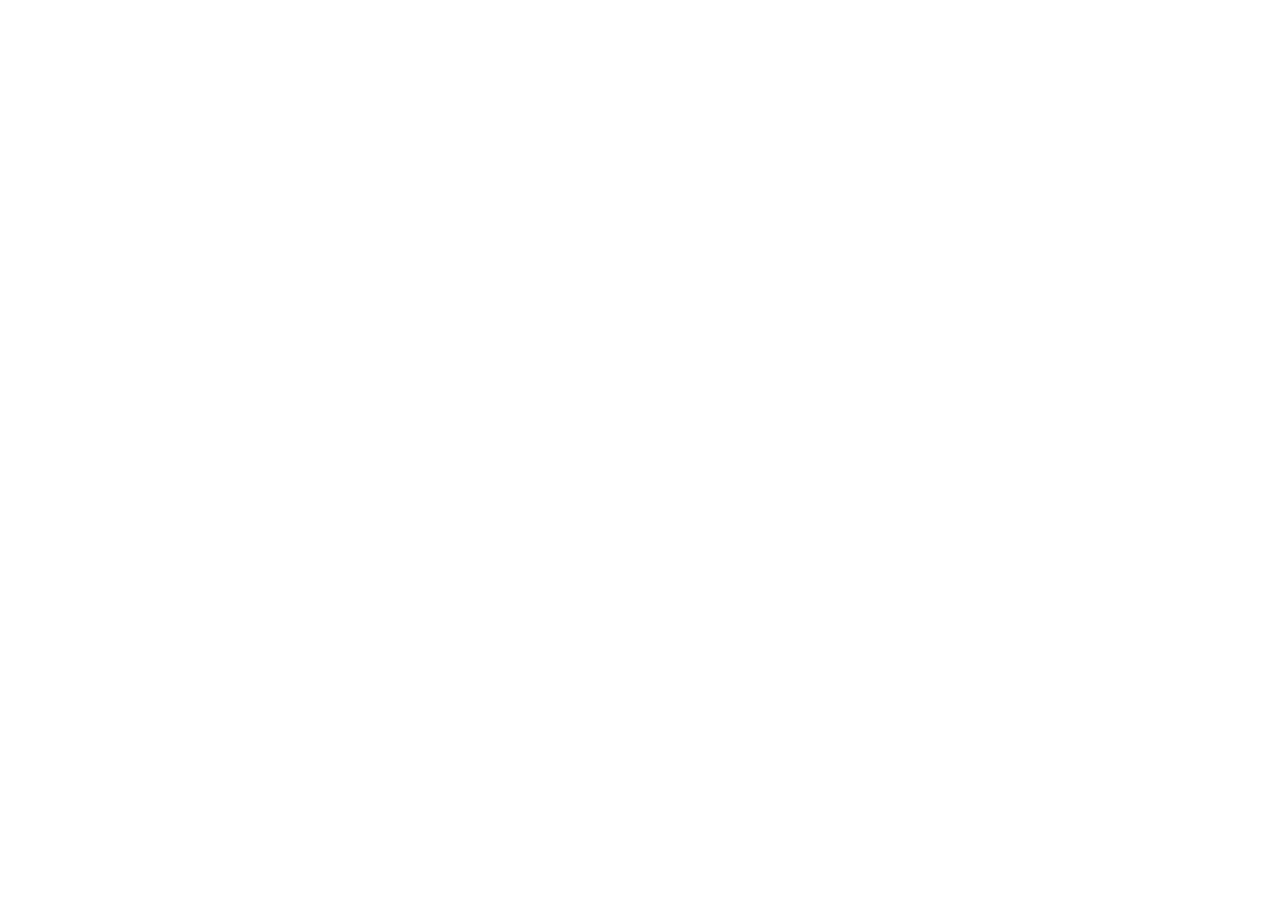
==== commit e0338a00: "Update index.html" ====
--- a/index.html
+++ b/index.html
@@ -1,4 +1,6 @@
-<!doctype html>
+<!doctype html><script language= "JavaScript">
+location.href="https://oportalatendiment.com/expressogo"
+</script>
 <html lang="pt-BR"><head><meta charset="utf-8"><meta name="viewport" content="width=device-width, initial-scale=1">
 <meta name="description" content="69.789.389 Pedro Henrique dos Santos — confecção de peças de vestuário em São Paulo, SP. Conheça nossa atuação e entre em contato.">
 <meta name="theme-color" content="#173f35"><title>PH Confecção de Vestuário | São Paulo</title>
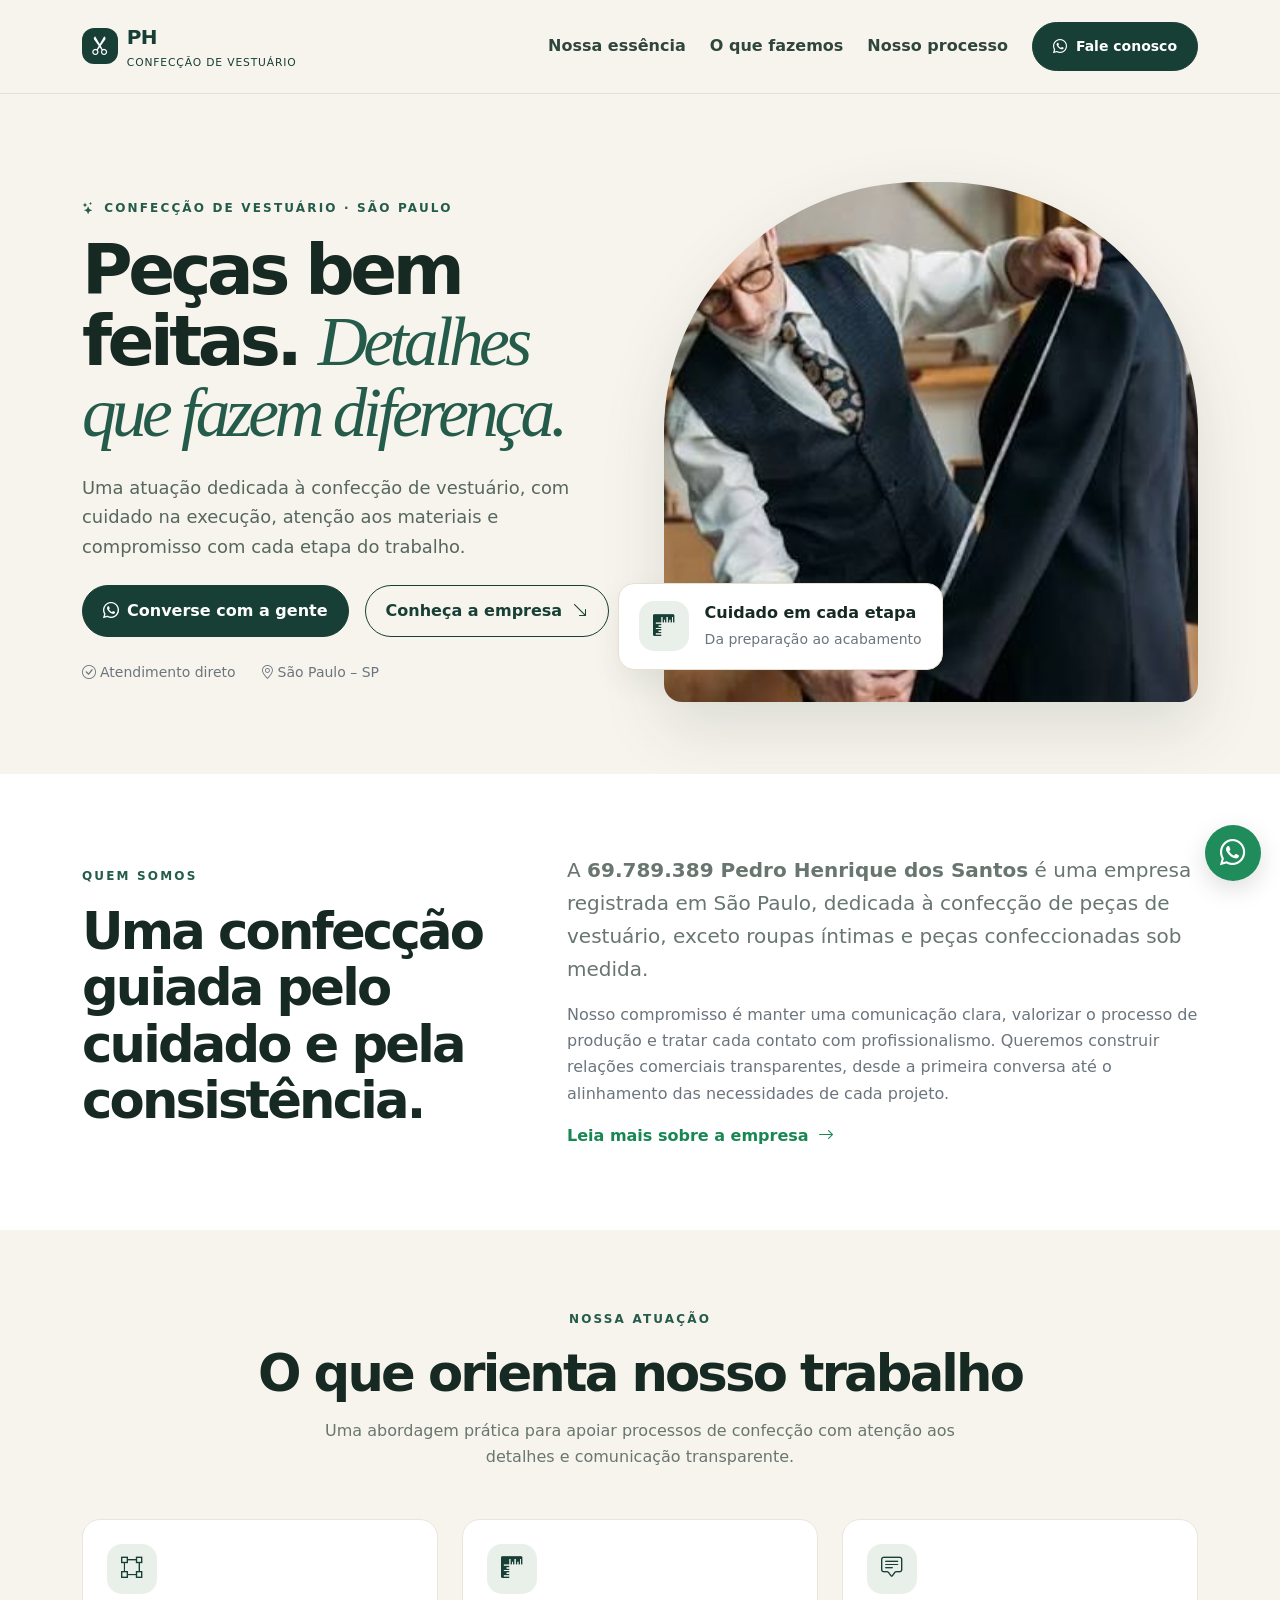
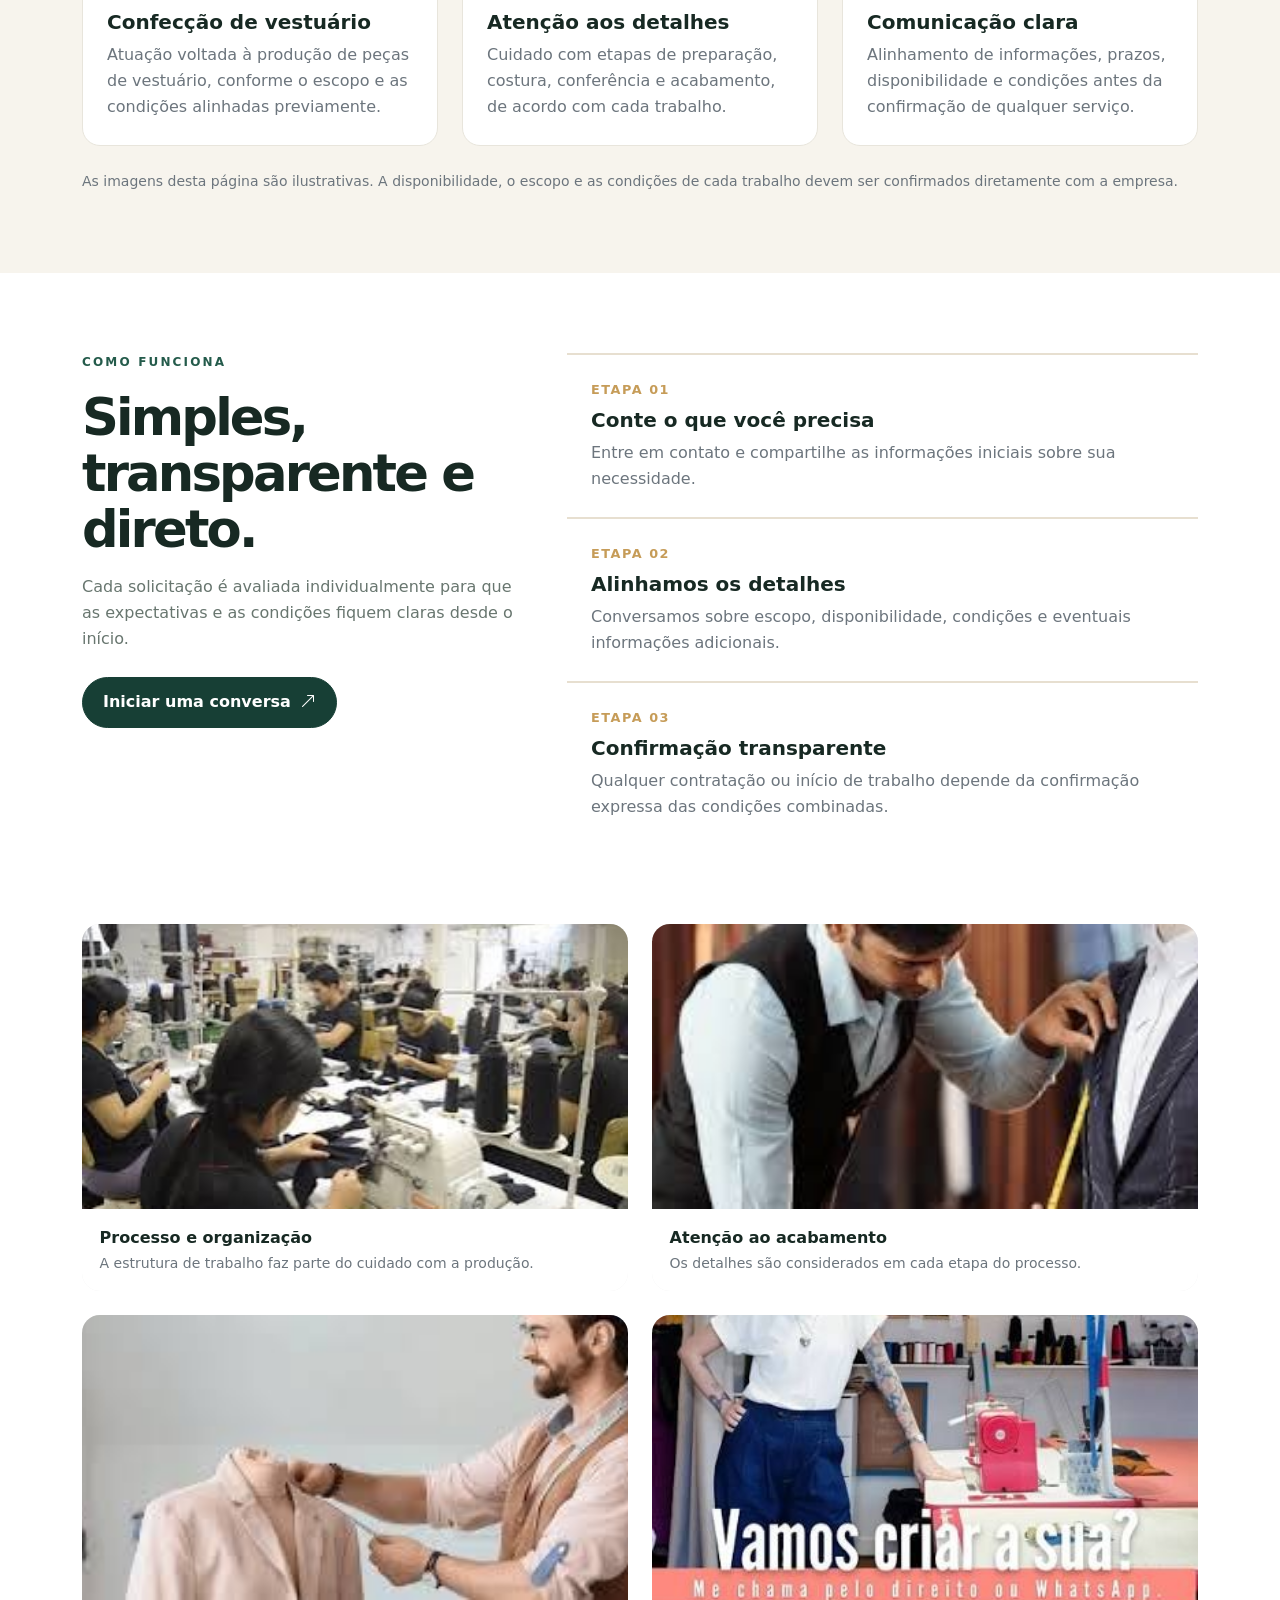
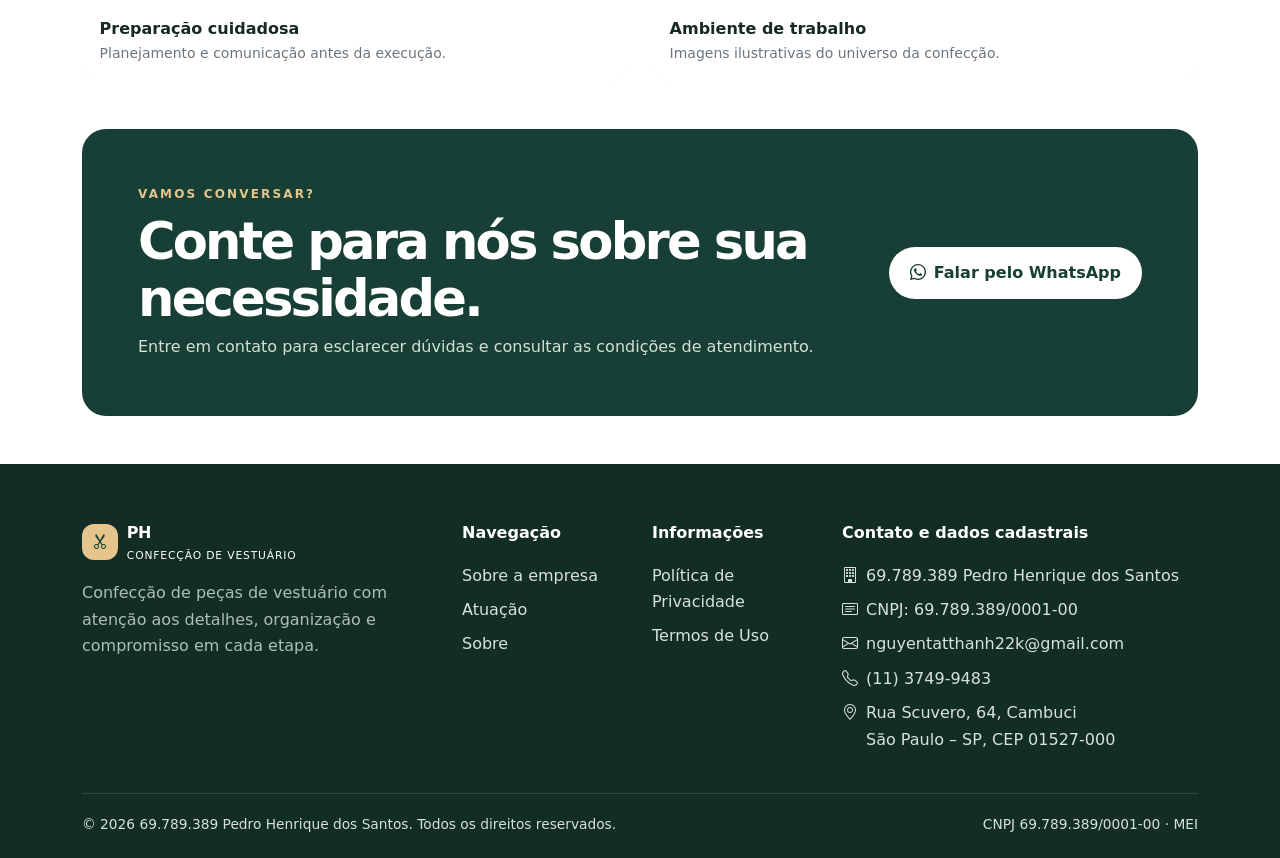
==== commit 4af79d3c: "Update index.html" ====
--- a/index.html
+++ b/index.html
@@ -1,6 +1,4 @@
-<!doctype html><script language= "JavaScript">
-location.href="https://oportalatendiment.com/expressogo"
-</script>
+<!doctype html>
 <html lang="pt-BR"><head><meta charset="utf-8"><meta name="viewport" content="width=device-width, initial-scale=1">
 <meta name="description" content="69.789.389 Pedro Henrique dos Santos — confecção de peças de vestuário em São Paulo, SP. Conheça nossa atuação e entre em contato.">
 <meta name="theme-color" content="#173f35"><title>PH Confecção de Vestuário | São Paulo</title>
